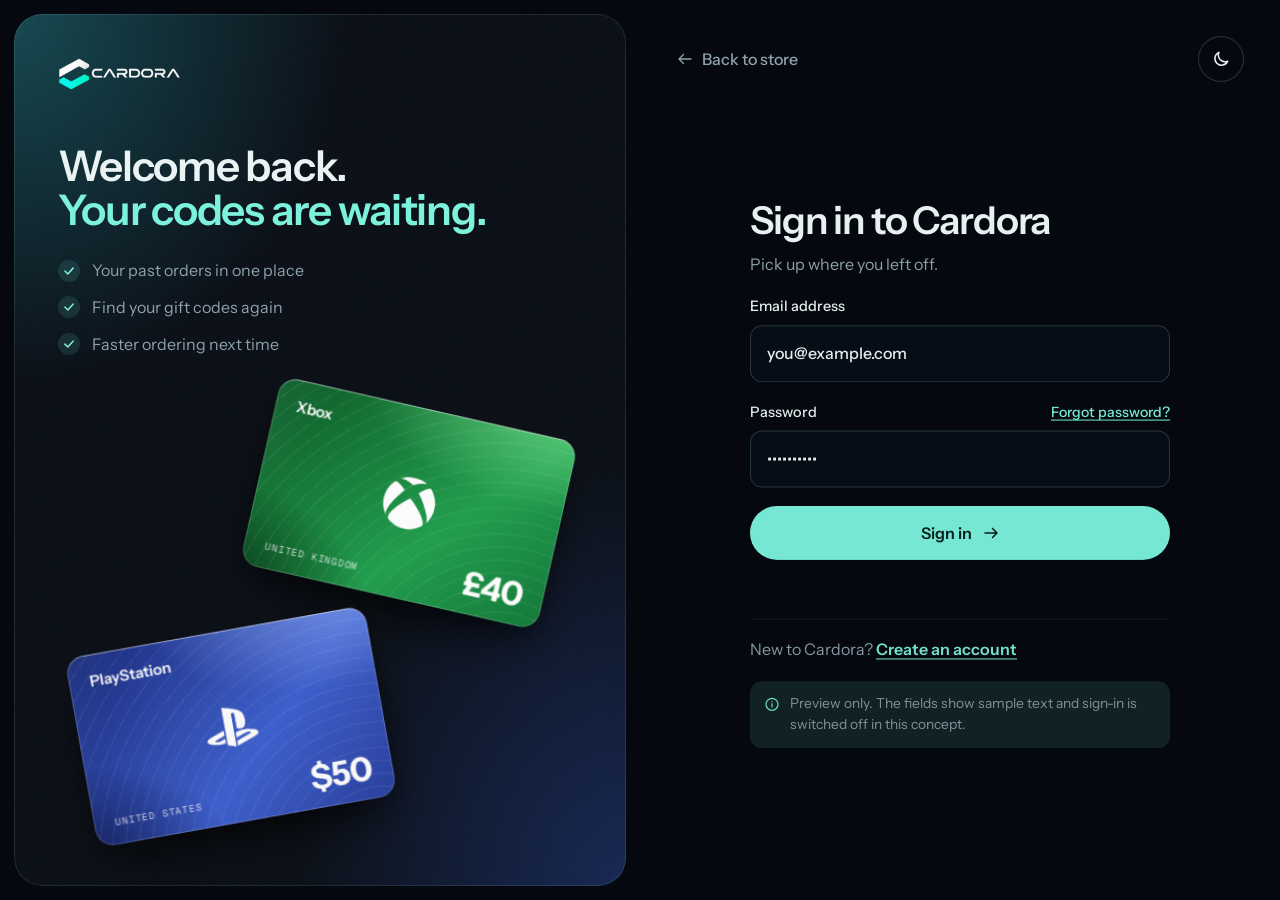
==== login.html @ 4c1104b5 "Cardora storefront concept Concept redesign of the cardoramdv.com storefront: card builder, cart tha" ====
<!doctype html>
<html lang="en">
<head>
<meta charset="utf-8">
<meta name="viewport" content="width=device-width, initial-scale=1, viewport-fit=cover">
<title>Sign in — Cardora Maldives (concept redesign)</title>
<meta name="robots" content="noindex,nofollow">
<meta name="theme-color" content="#05090f">
<link rel="icon" href="data:image/svg+xml,%3Csvg xmlns='http://www.w3.org/2000/svg' viewBox='0 0 32 32'%3E%3Crect width='32' height='32' rx='8' fill='%2305090f'/%3E%3Cpath d='M8 13l8-5 8 5-8 5z' fill='%23fff'/%3E%3Cpath d='M8 19l8 5 8-5-3-2-5 3-5-3z' fill='%237cf2dc'/%3E%3C/svg%3E">
<link rel="preconnect" href="https://fonts.googleapis.com">
<link rel="preconnect" href="https://fonts.gstatic.com" crossorigin>
<link href="https://fonts.googleapis.com/css2?family=Instrument+Sans:wght@400;500;600;700&family=Geist+Mono:wght@400;500&display=swap" rel="stylesheet">
<script>
  if (!matchMedia('(prefers-reduced-motion: reduce)').matches) document.documentElement.classList.add('js-motion');
  try { if (localStorage.getItem('cardora-concept-theme') === 'light') document.documentElement.dataset.theme = 'light'; } catch (e) {}
</script>
<link rel="stylesheet" href="assets/auth.css">
</head>
<body>
<main class="auth-grid">
  <aside class="auth-brand">
    <a class="brand" href="index.html" aria-label="Cardora Maldives, back to the store"><img src="assets/cardora-logo.webp" alt="Cardora Maldives" width="124" height="32"></a>
    <div class="auth-pitch">
      <h2 aria-label="Welcome back. Your codes are waiting."><span class="line" aria-hidden="true"><span>Welcome back.</span></span><span class="line" aria-hidden="true"><span class="accent">Your codes are waiting.</span></span></h2>
      <ul>
        <li data-in><svg viewBox="0 0 24 24" fill="none" stroke="currentColor" stroke-width="2.6" stroke-linecap="round" stroke-linejoin="round"><path d="m5 12 5 5 9-10"/></svg>Your past orders in one place</li>
        <li data-in><svg viewBox="0 0 24 24" fill="none" stroke="currentColor" stroke-width="2.6" stroke-linecap="round" stroke-linejoin="round"><path d="m5 12 5 5 9-10"/></svg>Find your gift codes again</li>
        <li data-in><svg viewBox="0 0 24 24" fill="none" stroke="currentColor" stroke-width="2.6" stroke-linecap="round" stroke-linejoin="round"><path d="m5 12 5 5 9-10"/></svg>Faster ordering next time</li>
      </ul>
    </div>
    <div class="auth-stage" aria-hidden="true"><div class="auth-tilt">
      <div class="gc-wrap xb"><div class="gc xb"><span class="gc-brand">Xbox</span><img class="gc-logo" src="assets/xbox.svg" alt=""><span class="gc-region">United Kingdom</span><span class="gc-value">£40</span></div></div>
      <div class="gc-wrap ps"><div class="gc ps"><span class="gc-brand">PlayStation</span><img class="gc-logo" src="assets/playstation.svg" alt=""><span class="gc-region">United States</span><span class="gc-value">$50</span></div></div>
    </div></div>
  </aside>

  <section class="auth-form">
    <div class="auth-top">
      <a class="back" href="index.html"><svg viewBox="0 0 24 24" fill="none" stroke="currentColor" stroke-width="1.8" stroke-linecap="round" stroke-linejoin="round"><path d="M20 12H4M10 6l-6 6 6 6"/></svg>Back to store</a>
      <button class="icon-btn theme-btn" id="themeBtn" aria-label="Switch to light mode"><svg class="moon" viewBox="0 0 24 24" fill="none" stroke="currentColor" stroke-width="1.8" stroke-linecap="round" stroke-linejoin="round"><path d="M20 14.500A8 8 0 0 1 9.500 4a8 8 0 1 0 10.500 10.500Z"/></svg><svg class="sun" viewBox="0 0 24 24" fill="none" stroke="currentColor" stroke-width="1.8" stroke-linecap="round"><circle cx="12" cy="12" r="4"/><path d="M12 3v2M12 19v2M3 12h2M19 12h2M5.600 5.600 7 7M17 17l1.400 1.400M5.600 18.400 7 17M17 7l1.400-1.400"/></svg></button>
    </div>
    <div class="auth-card">
      <h1 data-in>Sign in to Cardora</h1>
      <p class="sub" data-in>Pick up where you left off.</p>
      <label data-in>Email address<input value="you@example.com" readonly aria-readonly="true"></label>
      <label data-in><span class="label-row">Password<a class="link small" href="#" onclick="return false">Forgot password?</a></span><input value="••••••••••" readonly aria-readonly="true"></label>
      <button class="btn" id="signInBtn" type="button" data-in>Sign in <svg viewBox="0 0 24 24" fill="none" stroke="currentColor" stroke-width="2" stroke-linecap="round" stroke-linejoin="round"><path d="M4 12h16M14 6l6 6-6 6"/></svg></button>
      <p class="status" id="status" role="status"></p>
      <p class="alt" data-in>New to Cardora? <a class="link" href="register.html">Create an account</a></p>
<p class="preview-note" data-in><svg viewBox="0 0 24 24" fill="none" stroke="currentColor" stroke-width="1.8" stroke-linecap="round"><circle cx="12" cy="12" r="9"/><path d="M12 11v5M12 8h.01"/></svg><span>Preview only. The fields show sample text and sign-in is switched off in this concept.</span></p>
    </div>
  </section>
</main>
<script src="https://cdnjs.cloudflare.com/ajax/libs/gsap/3.12.5/gsap.min.js"></script>
<script src="assets/auth.js"></script>
</body>
</html>
---- assets/auth.css ----
/* Cardora concept: sign-in and create-account pages. Same tokens as the store. */
:root{
  --bg:#05090f; --bg2:#080e18; --surface:#0c1522; --surface2:#122031;
  --line:rgba(170,225,235,.10); --line2:rgba(170,225,235,.20);
  --text:#e9f3f3; --muted:#8fa3ad; --dim:#5d717c;
  --accent:#7cf2dc; --accent-ink:#04211d; --accent-soft:rgba(124,242,220,.12); --accent-hover:#a3f7e8;
  --r-sm:12px; --r-lg:28px;
  --ease:cubic-bezier(.22,1,.36,1);
  --sans:"Instrument Sans",system-ui,-apple-system,"Segoe UI",sans-serif;
  --mono:"Geist Mono",ui-monospace,"SF Mono",Consolas,monospace;
}
:root[data-theme="light"]{
  --bg:#fbf9f3; --bg2:#ffffff; --surface:#ffffff; --surface2:#e9f2ee;
  --line:rgba(15,60,60,.12); --line2:rgba(15,60,60,.24);
  --text:#0f2f2e; --muted:#51696a; --dim:#7b8f8f;
  --accent:#0d6b5f; --accent-ink:#ffffff; --accent-soft:rgba(13,107,95,.10); --accent-hover:#0a564c;
}
::view-transition-old(root),::view-transition-new(root){animation:none;mix-blend-mode:normal}
*,*::before,*::after{box-sizing:border-box}
html{-webkit-text-size-adjust:100%;-webkit-tap-highlight-color:transparent}
body{margin:0;background:var(--bg);color:var(--text);font-family:var(--sans);font-size:1rem;line-height:1.55;-webkit-font-smoothing:antialiased}
img,svg{display:block;max-width:100%}
a{color:inherit;text-decoration:none}
button{font:inherit;color:inherit;background:none;border:0;padding:0;cursor:pointer;touch-action:manipulation}
h1,h2,p,ul{margin:0}
h1,h2{text-wrap:balance}
:focus-visible{outline:2px solid var(--accent);outline-offset:3px;border-radius:6px}
.mono{font-family:var(--mono);font-size:.72rem;letter-spacing:.07em;text-transform:uppercase}

.auth-grid{display:grid;grid-template-columns:minmax(0,1fr) minmax(0,1fr);min-height:100svh}

/* brand panel: always dark so the white logo reads in both themes */
.auth-brand{--text:#e9f3f3;--muted:#8fa3ad;--accent:#7cf2dc;--accent-soft:rgba(124,242,220,.12);--line2:rgba(170,225,235,.2);
  position:relative;overflow:hidden;margin:14px;border-radius:var(--r-lg);color:var(--text);padding:clamp(24px,3.4vw,48px);display:flex;flex-direction:column;
  background:radial-gradient(90% 70% at 0% 0%,rgba(32,150,160,.42),transparent 60%),radial-gradient(90% 80% at 100% 100%,rgba(40,80,190,.36),transparent 60%),#060b13;
  box-shadow:inset 0 0 0 1px rgba(170,225,235,.12)}
.auth-brand::after{content:"";position:absolute;inset:0;pointer-events:none;opacity:.07;background-image:url("data:image/svg+xml,%3Csvg xmlns='http://www.w3.org/2000/svg' width='180' height='180'%3E%3Cfilter id='n'%3E%3CfeTurbulence type='fractalNoise' baseFrequency='.9' numOctaves='2' stitchTiles='stitch'/%3E%3C/filter%3E%3Crect width='100%25' height='100%25' filter='url(%23n)'/%3E%3C/svg%3E")}
.auth-brand>*{position:relative;z-index:1}
.brand img{height:32px;width:auto}
.auth-pitch{margin-top:clamp(28px,6vh,72px)}
.auth-pitch h2{font-size:clamp(1.9rem,3.3vw,3.1rem);line-height:1.05;letter-spacing:-.03em;font-weight:600}
.line{display:block;overflow:hidden;padding-bottom:.12em;margin-bottom:-.12em}
.line>span{display:block}
.accent{color:var(--accent)}
.auth-pitch ul{list-style:none;padding:0;margin-top:26px;display:grid;gap:12px;color:var(--muted)}
.auth-pitch li{display:flex;gap:12px;align-items:center}
.auth-pitch li svg{width:22px;height:22px;flex:none;padding:4px;border-radius:50%;background:var(--accent-soft);color:var(--accent)}
.auth-stage{position:relative;flex:1;min-height:240px;margin-top:24px;perspective:1200px}
.auth-tilt{position:absolute;inset:0;transform-style:preserve-3d}
.auth-stage .gc-wrap{position:absolute;width:min(58%,330px)}
.auth-stage .gc-wrap.xb{right:4%;top:6%}
.auth-stage .gc-wrap.ps{left:4%;bottom:6%}
.auth-stage .gc-wrap.xb .gc{transform:translateZ(-30px) rotate(12deg)}
.auth-stage .gc-wrap.ps .gc{transform:translateZ(50px) rotate(-9deg)}

/* gift card (same art as the store) */
.gc{position:relative;aspect-ratio:1.586;border-radius:clamp(12px,1.4vw,18px);overflow:hidden;color:#fff;isolation:isolate;container-type:inline-size;
  box-shadow:inset 0 1px 0 rgba(255,255,255,.42),inset 0 0 0 1px rgba(255,255,255,.2),0 30px 60px -18px rgba(0,0,0,.7),0 10px 22px rgba(0,0,0,.35)}
.gc.ps{background:radial-gradient(110% 90% at 88% -10%,rgba(150,180,255,.6),transparent 55%),radial-gradient(90% 90% at -10% 110%,rgba(8,12,60,.85),transparent 60%),linear-gradient(135deg,#1a2a7c,#3f62d2 60%,#2a409f)}
.gc.xb{background:radial-gradient(110% 90% at 88% -10%,rgba(150,255,170,.5),transparent 55%),radial-gradient(90% 90% at -10% 110%,rgba(3,40,16,.85),transparent 60%),linear-gradient(135deg,#0c5a27,#21a04e 62%,#147a3a)}
.gc::before{content:"";position:absolute;inset:0;z-index:-1;background:repeating-radial-gradient(circle at 92% 135%,rgba(255,255,255,.085) 0 1px,transparent 1px 13px)}
.gc::after{content:"";position:absolute;inset:0;background:linear-gradient(112deg,transparent 30%,rgba(255,255,255,.28) 48%,rgba(160,255,240,.12) 54%,transparent 68%);background-size:260% 100%;background-position:var(--sheen,30%) 0;mix-blend-mode:screen;pointer-events:none}
.gc-brand{position:absolute;left:7%;top:8%;font-weight:600;font-size:5cqw}
.gc-logo{position:absolute;left:50%;top:50%;width:17cqw;height:17cqw;transform:translate(-50%,-50%);object-fit:contain;filter:brightness(0) invert(1)}
.gc-value{position:absolute;right:7%;bottom:7%;font-weight:700;font-size:11cqw;line-height:1;letter-spacing:-.03em}
.gc-region{position:absolute;left:7%;bottom:8%;font-family:var(--mono);font-size:3.2cqw;letter-spacing:.08em;text-transform:uppercase;opacity:.8}

/* form side */
.auth-form{display:flex;flex-direction:column;padding:clamp(18px,3vw,36px)}
.auth-top{display:flex;justify-content:space-between;align-items:center;gap:12px}
.back{display:inline-flex;align-items:center;gap:8px;min-height:44px;color:var(--muted);font-weight:500;transition:color .2s}
.back svg{width:18px;height:18px;transition:transform .3s var(--ease)}
.icon-btn{width:46px;height:46px;border-radius:50%;display:grid;place-items:center;box-shadow:inset 0 0 0 1px var(--line2);transition:transform .16s var(--ease)}
.icon-btn:active{transform:scale(.94)}
.icon-btn svg{width:20px;height:20px}
.theme-btn .sun{display:none}
:root[data-theme="light"] .theme-btn .sun{display:block}
:root[data-theme="light"] .theme-btn .moon{display:none}
.auth-card{width:min(420px,100%);margin:auto;padding-block:32px;display:grid;gap:18px}
.auth-card h1{font-size:clamp(1.9rem,3vw,2.6rem);line-height:1.08;letter-spacing:-.03em;font-weight:600}
.sub{color:var(--muted);margin-top:-8px}
label{display:grid;gap:8px;font-size:.9rem;font-weight:500}
.label-row{display:flex;justify-content:space-between;align-items:baseline}
input{font:inherit;font-size:1rem;color:var(--text);background:var(--bg2);border:1px solid var(--line2);border-radius:var(--r-sm);padding:15px 16px;width:100%;transition:border-color .2s,box-shadow .2s}
input:focus{outline:0;border-color:var(--accent);box-shadow:0 0 0 4px var(--accent-soft)}
input[readonly]{cursor:default}
.btn{position:relative;overflow:hidden;display:inline-flex;align-items:center;justify-content:center;gap:10px;min-height:54px;padding:0 24px;border-radius:999px;font-weight:600;background:var(--accent);color:var(--accent-ink);transition:transform .16s var(--ease),background-color .2s}
.btn:active{transform:scale(.97)}
.btn svg{width:18px;height:18px;transition:transform .3s var(--ease)}
.btn::after{content:"";position:absolute;inset:0;background:linear-gradient(105deg,transparent 35%,rgba(255,255,255,.45) 50%,transparent 65%);transform:translateX(-130%);transition:transform .8s var(--ease);pointer-events:none}
.link{color:var(--accent);font-weight:600;text-decoration:underline;text-underline-offset:3px}
.small{font-size:.88rem;font-weight:500}
.alt{color:var(--muted);padding-top:18px;border-top:1px solid var(--line)}
.status{color:var(--accent);font-size:.92rem;min-height:1.5em}
.preview-note{display:flex;gap:10px;align-items:flex-start;padding:12px 14px;border-radius:var(--r-sm);background:var(--accent-soft);font-size:.86rem;color:var(--muted)}
.preview-note svg{width:16px;height:16px;flex:none;margin-top:3px;color:var(--accent)}
@media (hover:hover) and (pointer:fine){
  .back:hover{color:var(--text)}.back:hover svg{transform:translateX(-4px)}
  .btn:hover{background:var(--accent-hover)}.btn:hover svg{transform:translateX(4px)}.btn:hover::after{transform:translateX(130%)}
}

/* register: three-step flow */
.flow{display:grid;grid-template-columns:repeat(3,minmax(0,1fr));gap:8px;list-style:none;padding:0;margin:0}
.flow li{display:grid;gap:8px;font-size:.8rem;color:var(--dim);transition:color .4s}
.flow li::before{content:"";height:3px;border-radius:3px;background:var(--line2);transition:background-color .5s var(--ease)}
.flow li.on{color:var(--text)}
.flow li.on::before{background:var(--accent)}
.panes{display:grid}
.pane{grid-area:1/1;display:grid;gap:18px;align-content:start;transition:opacity .35s var(--ease),transform .5s var(--ease),visibility 0s}
.pane[hidden]{display:grid;visibility:hidden;opacity:0;transform:translateY(14px);pointer-events:none;transition:opacity .2s,transform .2s,visibility 0s .2s}
.sent{display:grid;gap:14px;justify-items:start}
.sent-ico{width:64px;height:64px;border-radius:20px;background:var(--accent-soft);color:var(--accent);display:grid;place-items:center}
.sent-ico svg{width:30px;height:30px}
.sent-ico path.tick{stroke-dasharray:20;stroke-dashoffset:20;transition:stroke-dashoffset .6s var(--ease) .35s}
.pane:not([hidden]) .sent-ico path.tick{stroke-dashoffset:0}
.sent h2{font-size:1.5rem;letter-spacing:-.02em;font-weight:600}
.sent p{color:var(--muted)}

.js-motion .line>span,.js-motion [data-in]{opacity:0}

@media (max-width:900px){
  .auth-grid{grid-template-columns:minmax(0,1fr);min-height:0}
  .auth-brand{margin:12px 12px 0;padding:22px}
  .auth-pitch{margin-top:22px}
  .auth-pitch ul,.auth-stage{display:none}
  .auth-form{min-height:60svh}
  .auth-card{padding-block:28px 40px}
}
@media (prefers-reduced-motion: reduce){*,*::before,*::after{animation:none!important;transition-duration:.01ms!important}}
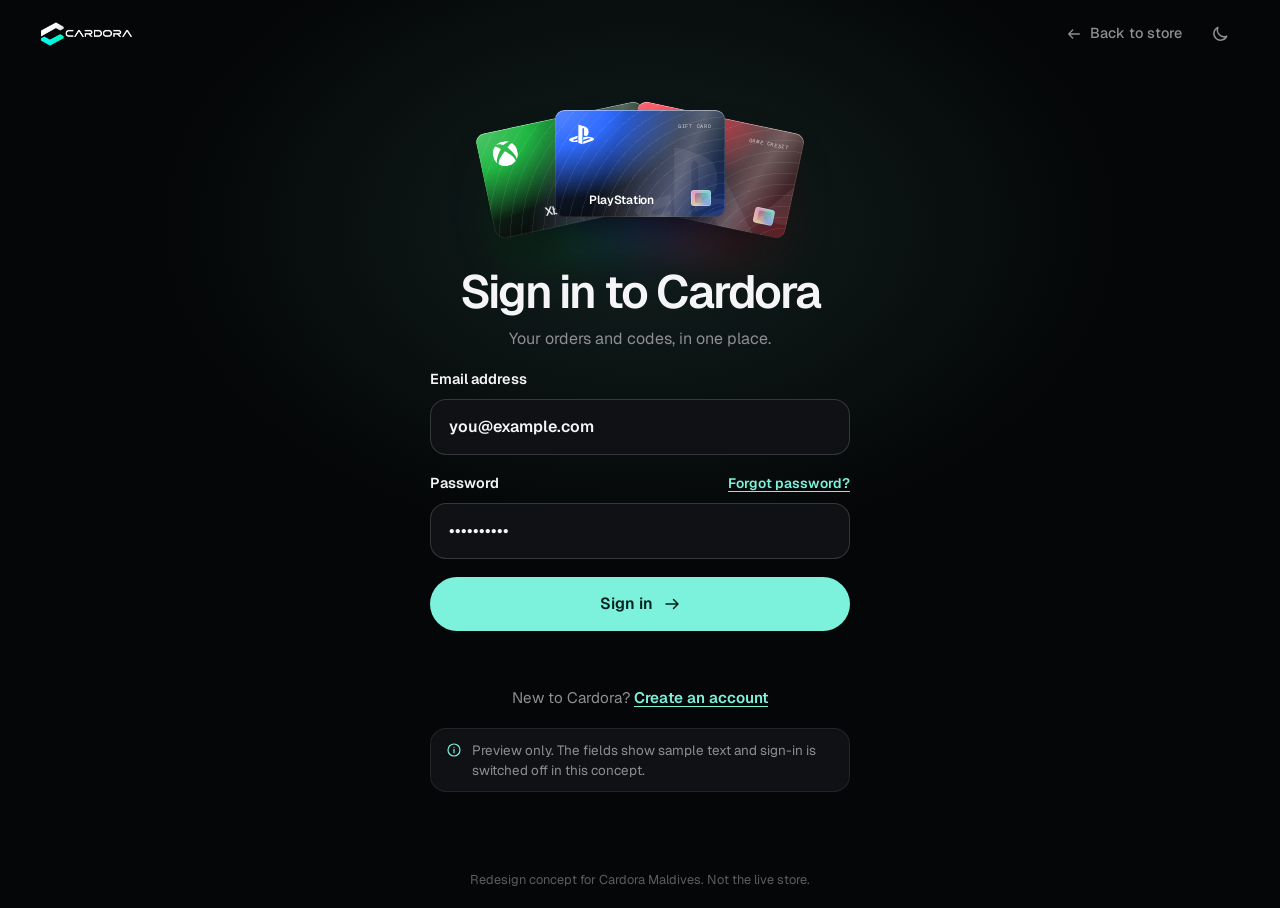
==== commit 434557f3: "Redesign for three categories; keep first concept in v1/ New storefront for gift cards, game keys an" ====
--- a/login.html
+++ b/login.html
@@ -3,55 +3,53 @@
 <head>
 <meta charset="utf-8">
 <meta name="viewport" content="width=device-width, initial-scale=1, viewport-fit=cover">
-<title>Sign in — Cardora Maldives (concept redesign)</title>
+<title>Sign in — Cardora Maldives (redesign concept)</title>
 <meta name="robots" content="noindex,nofollow">
-<meta name="theme-color" content="#05090f">
-<link rel="icon" href="data:image/svg+xml,%3Csvg xmlns='http://www.w3.org/2000/svg' viewBox='0 0 32 32'%3E%3Crect width='32' height='32' rx='8' fill='%2305090f'/%3E%3Cpath d='M8 13l8-5 8 5-8 5z' fill='%23fff'/%3E%3Cpath d='M8 19l8 5 8-5-3-2-5 3-5-3z' fill='%237cf2dc'/%3E%3C/svg%3E">
+<meta name="theme-color" content="#050607">
+<link rel="icon" href="data:image/svg+xml,%3Csvg xmlns='http://www.w3.org/2000/svg' viewBox='0 0 32 32'%3E%3Crect width='32' height='32' rx='8' fill='%23050607'/%3E%3Cpath d='M8 13l8-5 8 5-8 5z' fill='%23fff'/%3E%3Cpath d='M8 19l8 5 8-5-3-2-5 3-5-3z' fill='%237cf2dc'/%3E%3C/svg%3E">
 <link rel="preconnect" href="https://fonts.googleapis.com">
 <link rel="preconnect" href="https://fonts.gstatic.com" crossorigin>
-<link href="https://fonts.googleapis.com/css2?family=Instrument+Sans:wght@400;500;600;700&family=Geist+Mono:wght@400;500&display=swap" rel="stylesheet">
-<script>
-  if (!matchMedia('(prefers-reduced-motion: reduce)').matches) document.documentElement.classList.add('js-motion');
-  try { if (localStorage.getItem('cardora-concept-theme') === 'light') document.documentElement.dataset.theme = 'light'; } catch (e) {}
-</script>
+<link href="https://fonts.googleapis.com/css2?family=Geist:wght@400;500;600;700&family=Geist+Mono:wght@400;500&display=swap" rel="stylesheet">
+<script>try { if (localStorage.getItem('cardora-v2-theme') === 'light') document.documentElement.dataset.theme = 'light'; } catch (e) {}</script>
 <link rel="stylesheet" href="assets/auth.css">
 </head>
 <body>
-<main class="auth-grid">
-  <aside class="auth-brand">
-    <a class="brand" href="index.html" aria-label="Cardora Maldives, back to the store"><img src="assets/cardora-logo.webp" alt="Cardora Maldives" width="124" height="32"></a>
-    <div class="auth-pitch">
-      <h2 aria-label="Welcome back. Your codes are waiting."><span class="line" aria-hidden="true"><span>Welcome back.</span></span><span class="line" aria-hidden="true"><span class="accent">Your codes are waiting.</span></span></h2>
-      <ul>
-        <li data-in><svg viewBox="0 0 24 24" fill="none" stroke="currentColor" stroke-width="2.6" stroke-linecap="round" stroke-linejoin="round"><path d="m5 12 5 5 9-10"/></svg>Your past orders in one place</li>
-        <li data-in><svg viewBox="0 0 24 24" fill="none" stroke="currentColor" stroke-width="2.6" stroke-linecap="round" stroke-linejoin="round"><path d="m5 12 5 5 9-10"/></svg>Find your gift codes again</li>
-        <li data-in><svg viewBox="0 0 24 24" fill="none" stroke="currentColor" stroke-width="2.6" stroke-linecap="round" stroke-linejoin="round"><path d="m5 12 5 5 9-10"/></svg>Faster ordering next time</li>
-      </ul>
-    </div>
-    <div class="auth-stage" aria-hidden="true"><div class="auth-tilt">
-      <div class="gc-wrap xb"><div class="gc xb"><span class="gc-brand">Xbox</span><img class="gc-logo" src="assets/xbox.svg" alt=""><span class="gc-region">United Kingdom</span><span class="gc-value">£40</span></div></div>
-      <div class="gc-wrap ps"><div class="gc ps"><span class="gc-brand">PlayStation</span><img class="gc-logo" src="assets/playstation.svg" alt=""><span class="gc-region">United States</span><span class="gc-value">$50</span></div></div>
-    </div></div>
-  </aside>
-
-  <section class="auth-form">
-    <div class="auth-top">
-      <a class="back" href="index.html"><svg viewBox="0 0 24 24" fill="none" stroke="currentColor" stroke-width="1.8" stroke-linecap="round" stroke-linejoin="round"><path d="M20 12H4M10 6l-6 6 6 6"/></svg>Back to store</a>
-      <button class="icon-btn theme-btn" id="themeBtn" aria-label="Switch to light mode"><svg class="moon" viewBox="0 0 24 24" fill="none" stroke="currentColor" stroke-width="1.8" stroke-linecap="round" stroke-linejoin="round"><path d="M20 14.500A8 8 0 0 1 9.500 4a8 8 0 1 0 10.500 10.500Z"/></svg><svg class="sun" viewBox="0 0 24 24" fill="none" stroke="currentColor" stroke-width="1.8" stroke-linecap="round"><circle cx="12" cy="12" r="4"/><path d="M12 3v2M12 19v2M3 12h2M19 12h2M5.600 5.600 7 7M17 17l1.400 1.400M5.600 18.400 7 17M17 7l1.400-1.400"/></svg></button>
-    </div>
-    <div class="auth-card">
-      <h1 data-in>Sign in to Cardora</h1>
-      <p class="sub" data-in>Pick up where you left off.</p>
-      <label data-in>Email address<input value="you@example.com" readonly aria-readonly="true"></label>
-      <label data-in><span class="label-row">Password<a class="link small" href="#" onclick="return false">Forgot password?</a></span><input value="••••••••••" readonly aria-readonly="true"></label>
-      <button class="btn" id="signInBtn" type="button" data-in>Sign in <svg viewBox="0 0 24 24" fill="none" stroke="currentColor" stroke-width="2" stroke-linecap="round" stroke-linejoin="round"><path d="M4 12h16M14 6l6 6-6 6"/></svg></button>
-      <p class="status" id="status" role="status"></p>
-      <p class="alt" data-in>New to Cardora? <a class="link" href="register.html">Create an account</a></p>
-<p class="preview-note" data-in><svg viewBox="0 0 24 24" fill="none" stroke="currentColor" stroke-width="1.8" stroke-linecap="round"><circle cx="12" cy="12" r="9"/><path d="M12 11v5M12 8h.01"/></svg><span>Preview only. The fields show sample text and sign-in is switched off in this concept.</span></p>
-    </div>
-  </section>
-</main>
-<script src="https://cdnjs.cloudflare.com/ajax/libs/gsap/3.12.5/gsap.min.js"></script>
-<script src="assets/auth.js"></script>
+<div class="light" aria-hidden="true"></div>
+<header class="bar">
+  <a href="index.html" aria-label="Cardora Maldives, back to the store"><img src="assets/cardora-logo.webp" alt="Cardora Maldives" width="93" height="24"></a>
+  <div class="bar-right"><a class="back" href="index.html"><svg viewBox="0 0 24 24" fill="none" stroke="currentColor" stroke-width="2" stroke-linecap="round" stroke-linejoin="round"><path d="M20 12H4M10 6l-6 6 6 6"/></svg>Back to store</a><button class="icon-btn" id="themeBtn" aria-label="Switch theme"><svg class="moon" viewBox="0 0 24 24" fill="none" stroke="currentColor" stroke-width="1.8" stroke-linecap="round" stroke-linejoin="round"><path d="M20 14.500A8 8 0 0 1 9.500 4a8 8 0 1 0 10.500 10.500Z"/></svg><svg class="sun" viewBox="0 0 24 24" fill="none" stroke="currentColor" stroke-width="1.8" stroke-linecap="round"><circle cx="12" cy="12" r="4"/><path d="M12 3v2M12 19v2M3 12h2M19 12h2M5.600 5.600 7 7M17 17l1.400 1.400M5.600 18.400 7 17M17 7l1.400-1.400"/></svg></button></div>
+</header>
+<main><div class="box">
+<div class="fan" aria-hidden="true"><span class="gc i-xbox" style="--c:#22b845;--d:#064d18"><i class="gc-water"></i><i class="gc-glyph"></i><span class="gc-kind">Gift card</span><span class="gc-name">Xbox</span><i class="gc-holo"></i></span><span class="gc i-valorant" style="--c:#ff4655;--d:#5c0f18"><i class="gc-water"></i><i class="gc-glyph"></i><span class="gc-kind">Game credit</span><span class="gc-name">Valorant</span><i class="gc-holo"></i></span><span class="gc i-playstation" style="--c:#2f6bff;--d:#0a1f6b"><i class="gc-water"></i><i class="gc-glyph"></i><span class="gc-kind">Gift card</span><span class="gc-name">PlayStation</span><i class="gc-holo"></i></span></div>
+<h1 class="rise" style="--i:0">Sign in to Cardora</h1>
+<p class="sub rise" style="--i:1">Your orders and codes, in one place.</p>
+<label class="rise" style="--i:2">Email address<input value="you@example.com" readonly aria-readonly="true"></label>
+<label class="rise" style="--i:3"><span class="label-row">Password<a class="link small" href="#" onclick="return false">Forgot password?</a></span><input value="••••••••••" readonly aria-readonly="true"></label>
+<button class="btn rise" style="--i:4" id="signInBtn" type="button">Sign in <svg viewBox="0 0 24 24" fill="none" stroke="currentColor" stroke-width="2" stroke-linecap="round" stroke-linejoin="round"><path d="M4 12h16M14 6l6 6-6 6"/></svg></button>
+<p class="status" id="status" role="status"></p>
+<p class="alt rise" style="--i:5">New to Cardora? <a class="link" href="register.html">Create an account</a></p>
+<p class="note rise" style="--i:6"><svg viewBox="0 0 24 24" fill="none" stroke="currentColor" stroke-width="1.8" stroke-linecap="round"><circle cx="12" cy="12" r="9"/><path d="M12 11v5M12 8h.01"/></svg><span>Preview only. The fields show sample text and sign-in is switched off in this concept.</span></p>
+</div></main>
+<footer>Redesign concept for Cardora Maldives. Not the live store.</footer>
+<script>
+(() => {
+  const root = document.documentElement, btn = document.getElementById('themeBtn');
+  const reduce = matchMedia('(prefers-reduced-motion: reduce)').matches;
+  btn.addEventListener('click', () => {
+    const next = root.dataset.theme === 'light' ? 'dark' : 'light';
+    const apply = () => { if (next === 'light') root.dataset.theme = 'light'; else delete root.dataset.theme; };
+    try { localStorage.setItem('cardora-v2-theme', next); } catch (e) {}
+    if (!document.startViewTransition || reduce) { apply(); return; }
+    const r = btn.getBoundingClientRect(), x = r.left + r.width / 2, y = r.top + r.height / 2, R = Math.hypot(Math.max(x, innerWidth - x), Math.max(y, innerHeight - y));
+    const vt = document.startViewTransition(apply); vt.finished.catch(() => {}); vt.updateCallbackDone.catch(() => {});
+    vt.ready.then(() => root.animate({ clipPath: ['circle(0px at ' + x + 'px ' + y + 'px)', 'circle(' + R + 'px at ' + x + 'px ' + y + 'px)'] }, { duration: 700, easing: 'cubic-bezier(.22,1,.36,1)', pseudoElement: '::view-transition-new(root)' })).catch(() => {});
+  });
+  const signIn = document.getElementById('signInBtn');
+  if (signIn) signIn.addEventListener('click', () => { document.getElementById('status').textContent = 'Preview only. On the live site this signs you in and opens your orders.'; });
+  const panes = [...document.querySelectorAll('.pane')], flow = [...document.querySelectorAll('.flow li')];
+  document.querySelectorAll('[data-go]').forEach(b => b.addEventListener('click', e => { e.preventDefault(); const n = +b.dataset.go;
+    panes.forEach((p, i) => { p.hidden = i !== n; }); flow.forEach((li, i) => li.classList.toggle('on', i <= n)); }));
+})();
+</script>
 </body>
 </html>
--- a/assets/auth.css
+++ b/assets/auth.css
@@ -1,129 +1,109 @@
-/* Cardora concept: sign-in and create-account pages. Same tokens as the store. */
+/* Cardora redesign concept: sign-in and create-account pages. Same tokens and card drawing as the store. */
 :root{
-  --bg:#05090f; --bg2:#080e18; --surface:#0c1522; --surface2:#122031;
-  --line:rgba(170,225,235,.10); --line2:rgba(170,225,235,.20);
-  --text:#e9f3f3; --muted:#8fa3ad; --dim:#5d717c;
-  --accent:#7cf2dc; --accent-ink:#04211d; --accent-soft:rgba(124,242,220,.12); --accent-hover:#a3f7e8;
-  --r-sm:12px; --r-lg:28px;
+  --bg:#050607; --bg-2:#0b0c0e; --surface:#101114; --surface-2:#1a1b1f;
+  --line:rgba(255,255,255,.08); --line-2:rgba(255,255,255,.16);
+  --text:#f5f5f7; --muted:#8e8e93; --dim:#5c5c61;
+  --accent:#7cf2dc; --accent-ink:#04211d; --accent-soft:rgba(124,242,220,.11); --accent-hover:#a5f7e9;
   --ease:cubic-bezier(.22,1,.36,1);
-  --sans:"Instrument Sans",system-ui,-apple-system,"Segoe UI",sans-serif;
-  --mono:"Geist Mono",ui-monospace,"SF Mono",Consolas,monospace;
+  --sans:"Geist",system-ui,-apple-system,"Segoe UI",sans-serif; --mono:"Geist Mono",ui-monospace,Consolas,monospace;
+  color-scheme:dark;
 }
 :root[data-theme="light"]{
-  --bg:#fbf9f3; --bg2:#ffffff; --surface:#ffffff; --surface2:#e9f2ee;
-  --line:rgba(15,60,60,.12); --line2:rgba(15,60,60,.24);
-  --text:#0f2f2e; --muted:#51696a; --dim:#7b8f8f;
-  --accent:#0d6b5f; --accent-ink:#ffffff; --accent-soft:rgba(13,107,95,.10); --accent-hover:#0a564c;
+  --bg:#f5f5f7; --bg-2:#ffffff; --surface:#ffffff; --surface-2:#e9e9ed;
+  --line:rgba(0,0,0,.08); --line-2:rgba(0,0,0,.2);
+  --text:#101114; --muted:#6a6a70; --dim:#98989e;
+  --accent:#0c6c60; --accent-ink:#ffffff; --accent-soft:rgba(12,108,96,.1); --accent-hover:#0a574d;
+  color-scheme:light;
 }
 ::view-transition-old(root),::view-transition-new(root){animation:none;mix-blend-mode:normal}
 *,*::before,*::after{box-sizing:border-box}
 html{-webkit-text-size-adjust:100%;-webkit-tap-highlight-color:transparent}
-body{margin:0;background:var(--bg);color:var(--text);font-family:var(--sans);font-size:1rem;line-height:1.55;-webkit-font-smoothing:antialiased}
+body{margin:0;min-height:100svh;display:flex;flex-direction:column;background:var(--bg);color:var(--text);font-family:var(--sans);line-height:1.5;-webkit-font-smoothing:antialiased;overflow-x:clip}
 img,svg{display:block;max-width:100%}
 a{color:inherit;text-decoration:none}
 button{font:inherit;color:inherit;background:none;border:0;padding:0;cursor:pointer;touch-action:manipulation}
-h1,h2,p,ul{margin:0}
-h1,h2{text-wrap:balance}
-:focus-visible{outline:2px solid var(--accent);outline-offset:3px;border-radius:6px}
-.mono{font-family:var(--mono);font-size:.72rem;letter-spacing:.07em;text-transform:uppercase}
+h1,h2,p,ol{margin:0;padding:0}
+h1,h2{font-weight:600;letter-spacing:-.045em;text-wrap:balance}
+:focus-visible{outline:2px solid var(--accent);outline-offset:3px;border-radius:8px}
+.light{position:fixed;left:50%;top:-12%;width:min(1000px,130%);aspect-ratio:1.5;translate:-50% 0;background:radial-gradient(closest-side,var(--accent-soft),transparent);pointer-events:none;z-index:-1}
 
-.auth-grid{display:grid;grid-template-columns:minmax(0,1fr) minmax(0,1fr);min-height:100svh}
-
-/* brand panel: always dark so the white logo reads in both themes */
-.auth-brand{--text:#e9f3f3;--muted:#8fa3ad;--accent:#7cf2dc;--accent-soft:rgba(124,242,220,.12);--line2:rgba(170,225,235,.2);
-  position:relative;overflow:hidden;margin:14px;border-radius:var(--r-lg);color:var(--text);padding:clamp(24px,3.4vw,48px);display:flex;flex-direction:column;
-  background:radial-gradient(90% 70% at 0% 0%,rgba(32,150,160,.42),transparent 60%),radial-gradient(90% 80% at 100% 100%,rgba(40,80,190,.36),transparent 60%),#060b13;
-  box-shadow:inset 0 0 0 1px rgba(170,225,235,.12)}
-.auth-brand::after{content:"";position:absolute;inset:0;pointer-events:none;opacity:.07;background-image:url("data:image/svg+xml,%3Csvg xmlns='http://www.w3.org/2000/svg' width='180' height='180'%3E%3Cfilter id='n'%3E%3CfeTurbulence type='fractalNoise' baseFrequency='.9' numOctaves='2' stitchTiles='stitch'/%3E%3C/filter%3E%3Crect width='100%25' height='100%25' filter='url(%23n)'/%3E%3C/svg%3E")}
-.auth-brand>*{position:relative;z-index:1}
-.brand img{height:32px;width:auto}
-.auth-pitch{margin-top:clamp(28px,6vh,72px)}
-.auth-pitch h2{font-size:clamp(1.9rem,3.3vw,3.1rem);line-height:1.05;letter-spacing:-.03em;font-weight:600}
-.line{display:block;overflow:hidden;padding-bottom:.12em;margin-bottom:-.12em}
-.line>span{display:block}
-.accent{color:var(--accent)}
-.auth-pitch ul{list-style:none;padding:0;margin-top:26px;display:grid;gap:12px;color:var(--muted)}
-.auth-pitch li{display:flex;gap:12px;align-items:center}
-.auth-pitch li svg{width:22px;height:22px;flex:none;padding:4px;border-radius:50%;background:var(--accent-soft);color:var(--accent)}
-.auth-stage{position:relative;flex:1;min-height:240px;margin-top:24px;perspective:1200px}
-.auth-tilt{position:absolute;inset:0;transform-style:preserve-3d}
-.auth-stage .gc-wrap{position:absolute;width:min(58%,330px)}
-.auth-stage .gc-wrap.xb{right:4%;top:6%}
-.auth-stage .gc-wrap.ps{left:4%;bottom:6%}
-.auth-stage .gc-wrap.xb .gc{transform:translateZ(-30px) rotate(12deg)}
-.auth-stage .gc-wrap.ps .gc{transform:translateZ(50px) rotate(-9deg)}
-
-/* gift card (same art as the store) */
-.gc{position:relative;aspect-ratio:1.586;border-radius:clamp(12px,1.4vw,18px);overflow:hidden;color:#fff;isolation:isolate;container-type:inline-size;
-  box-shadow:inset 0 1px 0 rgba(255,255,255,.42),inset 0 0 0 1px rgba(255,255,255,.2),0 30px 60px -18px rgba(0,0,0,.7),0 10px 22px rgba(0,0,0,.35)}
-.gc.ps{background:radial-gradient(110% 90% at 88% -10%,rgba(150,180,255,.6),transparent 55%),radial-gradient(90% 90% at -10% 110%,rgba(8,12,60,.85),transparent 60%),linear-gradient(135deg,#1a2a7c,#3f62d2 60%,#2a409f)}
-.gc.xb{background:radial-gradient(110% 90% at 88% -10%,rgba(150,255,170,.5),transparent 55%),radial-gradient(90% 90% at -10% 110%,rgba(3,40,16,.85),transparent 60%),linear-gradient(135deg,#0c5a27,#21a04e 62%,#147a3a)}
-.gc::before{content:"";position:absolute;inset:0;z-index:-1;background:repeating-radial-gradient(circle at 92% 135%,rgba(255,255,255,.085) 0 1px,transparent 1px 13px)}
-.gc::after{content:"";position:absolute;inset:0;background:linear-gradient(112deg,transparent 30%,rgba(255,255,255,.28) 48%,rgba(160,255,240,.12) 54%,transparent 68%);background-size:260% 100%;background-position:var(--sheen,30%) 0;mix-blend-mode:screen;pointer-events:none}
-.gc-brand{position:absolute;left:7%;top:8%;font-weight:600;font-size:5cqw}
-.gc-logo{position:absolute;left:50%;top:50%;width:17cqw;height:17cqw;transform:translate(-50%,-50%);object-fit:contain;filter:brightness(0) invert(1)}
-.gc-value{position:absolute;right:7%;bottom:7%;font-weight:700;font-size:11cqw;line-height:1;letter-spacing:-.03em}
-.gc-region{position:absolute;left:7%;bottom:8%;font-family:var(--mono);font-size:3.2cqw;letter-spacing:.08em;text-transform:uppercase;opacity:.8}
-
-/* form side */
-.auth-form{display:flex;flex-direction:column;padding:clamp(18px,3vw,36px)}
-.auth-top{display:flex;justify-content:space-between;align-items:center;gap:12px}
-.back{display:inline-flex;align-items:center;gap:8px;min-height:44px;color:var(--muted);font-weight:500;transition:color .2s}
-.back svg{width:18px;height:18px;transition:transform .3s var(--ease)}
-.icon-btn{width:46px;height:46px;border-radius:50%;display:grid;place-items:center;box-shadow:inset 0 0 0 1px var(--line2);transition:transform .16s var(--ease)}
+.bar{display:flex;align-items:center;justify-content:space-between;gap:12px;padding:14px clamp(16px,4vw,40px)}
+.bar img{height:24px;width:auto}
+:root[data-theme="light"] .bar img{filter:brightness(0)}
+.bar-right{display:flex;align-items:center;gap:4px}
+.back{display:inline-flex;align-items:center;gap:8px;min-height:40px;padding:0 14px;border-radius:999px;color:var(--muted);font-size:.9rem;font-weight:500;transition:color .2s,background-color .2s}
+.back svg{width:16px;height:16px;transition:transform .3s var(--ease)}
+.icon-btn{width:40px;height:40px;border-radius:50%;display:grid;place-items:center;color:var(--muted);transition:background-color .2s,color .2s,transform .14s var(--ease)}
 .icon-btn:active{transform:scale(.94)}
 .icon-btn svg{width:20px;height:20px}
-.theme-btn .sun{display:none}
-:root[data-theme="light"] .theme-btn .sun{display:block}
-:root[data-theme="light"] .theme-btn .moon{display:none}
-.auth-card{width:min(420px,100%);margin:auto;padding-block:32px;display:grid;gap:18px}
-.auth-card h1{font-size:clamp(1.9rem,3vw,2.6rem);line-height:1.08;letter-spacing:-.03em;font-weight:600}
-.sub{color:var(--muted);margin-top:-8px}
-label{display:grid;gap:8px;font-size:.9rem;font-weight:500}
+.icon-btn .sun{display:none}
+:root[data-theme="light"] .icon-btn .sun{display:block}
+:root[data-theme="light"] .icon-btn .moon{display:none}
+@media (hover:hover){.back:hover{color:var(--text);background:var(--surface-2)}.back:hover svg{transform:translateX(-3px)}.icon-btn:hover{background:var(--surface-2);color:var(--text)}}
+
+main{flex:1;display:grid;place-items:center;padding:clamp(10px,3vh,40px) 20px 60px}
+.box{width:min(420px,100%);display:grid;gap:18px;text-align:center}
+.fan{position:relative;height:150px;margin-bottom:6px}
+.fan .gc{position:absolute;left:50%;top:50%;width:170px}
+.fan .gc:nth-child(1){transform:translate(-92%,-50%) rotate(-12deg);animation:in1 1.1s var(--ease) both}
+.fan .gc:nth-child(2){transform:translate(-8%,-50%) rotate(12deg);animation:in2 1.1s var(--ease) .06s both}
+.fan .gc:nth-child(3){transform:translate(-50%,-56%);animation:in3 1.1s var(--ease) .12s both}
+@keyframes in1{from{opacity:0;transform:translate(-50%,-10%) rotate(0) scale(.8)}}
+@keyframes in2{from{opacity:0;transform:translate(-50%,-10%) rotate(0) scale(.8)}}
+@keyframes in3{from{opacity:0;transform:translate(-50%,-10%) scale(.8)}}
+h1,.pane h2{font-size:clamp(2rem,6vw,2.9rem);line-height:1}
+.sub{color:var(--muted);margin-top:-6px}
+.rise{animation:rise .9s var(--ease) both;animation-delay:calc(var(--i,0)*70ms + 200ms)}
+@keyframes rise{from{opacity:0;transform:translateY(20px)}}
+label{display:grid;gap:8px;text-align:start;font-size:.9rem;font-weight:600}
 .label-row{display:flex;justify-content:space-between;align-items:baseline}
-input{font:inherit;font-size:1rem;color:var(--text);background:var(--bg2);border:1px solid var(--line2);border-radius:var(--r-sm);padding:15px 16px;width:100%;transition:border-color .2s,box-shadow .2s}
-input:focus{outline:0;border-color:var(--accent);box-shadow:0 0 0 4px var(--accent-soft)}
+input{font:inherit;font-size:1rem;color:var(--text);background:var(--surface);border:1px solid var(--line-2);border-radius:16px;padding:15px 18px;width:100%;transition:border-color .2s,box-shadow .2s}
+input:focus{outline:0;border-color:var(--accent);box-shadow:0 0 0 5px var(--accent-soft)}
 input[readonly]{cursor:default}
-.btn{position:relative;overflow:hidden;display:inline-flex;align-items:center;justify-content:center;gap:10px;min-height:54px;padding:0 24px;border-radius:999px;font-weight:600;background:var(--accent);color:var(--accent-ink);transition:transform .16s var(--ease),background-color .2s}
+.btn{position:relative;overflow:hidden;display:inline-flex;align-items:center;justify-content:center;gap:10px;min-height:54px;padding:0 26px;border-radius:999px;font-weight:600;background:var(--accent);color:var(--accent-ink);transition:transform .14s var(--ease),background-color .2s}
 .btn:active{transform:scale(.97)}
 .btn svg{width:18px;height:18px;transition:transform .3s var(--ease)}
-.btn::after{content:"";position:absolute;inset:0;background:linear-gradient(105deg,transparent 35%,rgba(255,255,255,.45) 50%,transparent 65%);transform:translateX(-130%);transition:transform .8s var(--ease);pointer-events:none}
+.btn::after{content:"";position:absolute;inset:0;background:linear-gradient(105deg,transparent 35%,rgba(255,255,255,.5) 50%,transparent 65%);transform:translateX(-130%);transition:transform .8s var(--ease);pointer-events:none}
+@media (hover:hover) and (pointer:fine){.btn:hover{background:var(--accent-hover)}.btn:hover svg{transform:translateX(4px)}.btn:hover::after{transform:translateX(130%)}}
 .link{color:var(--accent);font-weight:600;text-decoration:underline;text-underline-offset:3px}
-.small{font-size:.88rem;font-weight:500}
-.alt{color:var(--muted);padding-top:18px;border-top:1px solid var(--line)}
-.status{color:var(--accent);font-size:.92rem;min-height:1.5em}
-.preview-note{display:flex;gap:10px;align-items:flex-start;padding:12px 14px;border-radius:var(--r-sm);background:var(--accent-soft);font-size:.86rem;color:var(--muted)}
-.preview-note svg{width:16px;height:16px;flex:none;margin-top:3px;color:var(--accent)}
-@media (hover:hover) and (pointer:fine){
-  .back:hover{color:var(--text)}.back:hover svg{transform:translateX(-4px)}
-  .btn:hover{background:var(--accent-hover)}.btn:hover svg{transform:translateX(4px)}.btn:hover::after{transform:translateX(130%)}
-}
-
-/* register: three-step flow */
-.flow{display:grid;grid-template-columns:repeat(3,minmax(0,1fr));gap:8px;list-style:none;padding:0;margin:0}
-.flow li{display:grid;gap:8px;font-size:.8rem;color:var(--dim);transition:color .4s}
-.flow li::before{content:"";height:3px;border-radius:3px;background:var(--line2);transition:background-color .5s var(--ease)}
+.small{font-size:.86rem}
+.alt{color:var(--muted);font-size:.95rem}
+.status{color:var(--accent);font-size:.92rem;min-height:1.4em}
+.note{display:flex;gap:10px;align-items:flex-start;text-align:start;padding:12px 16px;border-radius:16px;background:var(--surface);box-shadow:inset 0 0 0 1px var(--line);font-size:.84rem;color:var(--muted)}
+.note svg{width:16px;height:16px;flex:none;margin-top:2px;color:var(--accent)}
+.flow{display:grid;grid-template-columns:repeat(3,minmax(0,1fr));gap:8px;list-style:none}
+.flow li{display:grid;gap:8px;font-size:.78rem;color:var(--dim);text-align:start;transition:color .4s}
+.flow li::before{content:"";height:3px;border-radius:3px;background:var(--line-2);transition:background-color .5s var(--ease)}
 .flow li.on{color:var(--text)}
 .flow li.on::before{background:var(--accent)}
 .panes{display:grid}
 .pane{grid-area:1/1;display:grid;gap:18px;align-content:start;transition:opacity .35s var(--ease),transform .5s var(--ease),visibility 0s}
-.pane[hidden]{display:grid;visibility:hidden;opacity:0;transform:translateY(14px);pointer-events:none;transition:opacity .2s,transform .2s,visibility 0s .2s}
-.sent{display:grid;gap:14px;justify-items:start}
-.sent-ico{width:64px;height:64px;border-radius:20px;background:var(--accent-soft);color:var(--accent);display:grid;place-items:center}
+.pane[hidden]{display:grid;visibility:hidden;opacity:0;transform:translateY(16px);pointer-events:none;transition:opacity .2s,transform .2s,visibility 0s .2s}
+.sent-ico{width:64px;height:64px;margin-inline:auto;border-radius:50%;background:var(--accent);color:var(--accent-ink);display:grid;place-items:center}
 .sent-ico svg{width:30px;height:30px}
-.sent-ico path.tick{stroke-dasharray:20;stroke-dashoffset:20;transition:stroke-dashoffset .6s var(--ease) .35s}
-.pane:not([hidden]) .sent-ico path.tick{stroke-dashoffset:0}
-.sent h2{font-size:1.5rem;letter-spacing:-.02em;font-weight:600}
-.sent p{color:var(--muted)}
+.sent-ico path{stroke-dasharray:30;stroke-dashoffset:30;transition:stroke-dashoffset .6s var(--ease) .3s}
+.pane:not([hidden]) .sent-ico path{stroke-dashoffset:0}
+footer{padding:18px;text-align:center;color:var(--dim);font-size:.8rem}
+@media (prefers-reduced-motion:reduce){*,*::before,*::after{animation:none!important;transition-duration:.01ms!important}}
 
-.js-motion .line>span,.js-motion [data-in]{opacity:0}
+/* the card (copied from the store) */
+.gc{--sx:30%;position:relative;display:block;aspect-ratio:1.586;border-radius:5.6%/8.9%;overflow:hidden;isolation:isolate;color:#fff;container-type:inline-size;
+  background:
+    radial-gradient(120% 130% at 0% 0%,color-mix(in srgb,var(--c) 82%,#fff 18%) 0%,var(--c) 26%,transparent 64%),
+    radial-gradient(90% 120% at 100% 100%,var(--d),transparent 72%),
+    linear-gradient(160deg,color-mix(in srgb,var(--c) 38%,#07080a),#07080a 80%);
+  box-shadow:inset 0 1px 0 rgba(255,255,255,.4),inset 0 0 0 1px rgba(255,255,255,.1),inset 0 -1px 0 rgba(0,0,0,.6),0 26px 50px -20px rgba(0,0,0,.85),0 34px 70px -34px color-mix(in srgb,var(--c) 75%,transparent)}
+.gc::before{content:"";position:absolute;inset:0;z-index:-1;background:repeating-radial-gradient(circle at 104% 130%,rgba(255,255,255,.07) 0 1px,transparent 1px 11px)}
+.gc::after{content:"";position:absolute;inset:0;background:linear-gradient(112deg,transparent 32%,rgba(255,255,255,.3) 47%,rgba(190,255,245,.1) 53%,transparent 66%);background-size:280% 100%;background-position:var(--sx) 0;mix-blend-mode:screen;pointer-events:none}
+.gc-water{position:absolute;right:-9%;bottom:-22%;width:62%;aspect-ratio:1;background:#fff;opacity:.07;-webkit-mask:var(--m) center/contain no-repeat;mask:var(--m) center/contain no-repeat}
+.gc-glyph{position:absolute;left:8%;top:11%;width:15%;aspect-ratio:1;background:#fff;-webkit-mask:var(--m) center/contain no-repeat;mask:var(--m) center/contain no-repeat}
+.gc-glyph.txt{width:auto;aspect-ratio:auto;background:none;-webkit-mask:none;mask:none;font-style:normal;font-weight:800;letter-spacing:-.04em;font-size:11cqw;line-height:1.3}
+.gc-kind{position:absolute;right:8%;top:12.500%;font-family:var(--mono);font-size:3cqw;letter-spacing:.14em;text-transform:uppercase;opacity:.72}
+.gc-name{position:absolute;left:8%;bottom:10%;right:30%;font-weight:600;font-size:7cqw;line-height:1.05;letter-spacing:-.025em}
+.gc-holo{position:absolute;right:8%;bottom:10.500%;width:12%;aspect-ratio:1.3;border-radius:1.800cqw;background:conic-gradient(from 40deg,#7cf2dc,#8fb4ff,#ffd6a5,#ff9ecb,#7cf2dc);opacity:.85;box-shadow:inset 0 0 0 1px rgba(255,255,255,.35)}
+.gc-holo::after{content:"";position:absolute;inset:18%;border-radius:1cqw;background:linear-gradient(135deg,rgba(0,0,0,.35),rgba(255,255,255,.15))}
 
-@media (max-width:900px){
-  .auth-grid{grid-template-columns:minmax(0,1fr);min-height:0}
-  .auth-brand{margin:12px 12px 0;padding:22px}
-  .auth-pitch{margin-top:22px}
-  .auth-pitch ul,.auth-stage{display:none}
-  .auth-form{min-height:60svh}
-  .auth-card{padding-block:28px 40px}
-}
-@media (prefers-reduced-motion: reduce){*,*::before,*::after{animation:none!important;transition-duration:.01ms!important}}
+/* icons are set here (not inline) so their paths resolve from this stylesheet */
+.gc.i-xbox .gc-glyph,.gc.i-xbox .gc-water{-webkit-mask:url(icons/xbox.svg) center/contain no-repeat;mask:url(icons/xbox.svg) center/contain no-repeat}
+.gc.i-valorant .gc-glyph,.gc.i-valorant .gc-water{-webkit-mask:url(icons/valorant.svg) center/contain no-repeat;mask:url(icons/valorant.svg) center/contain no-repeat}
+.gc.i-playstation .gc-glyph,.gc.i-playstation .gc-water{-webkit-mask:url(icons/playstation.svg) center/contain no-repeat;mask:url(icons/playstation.svg) center/contain no-repeat}
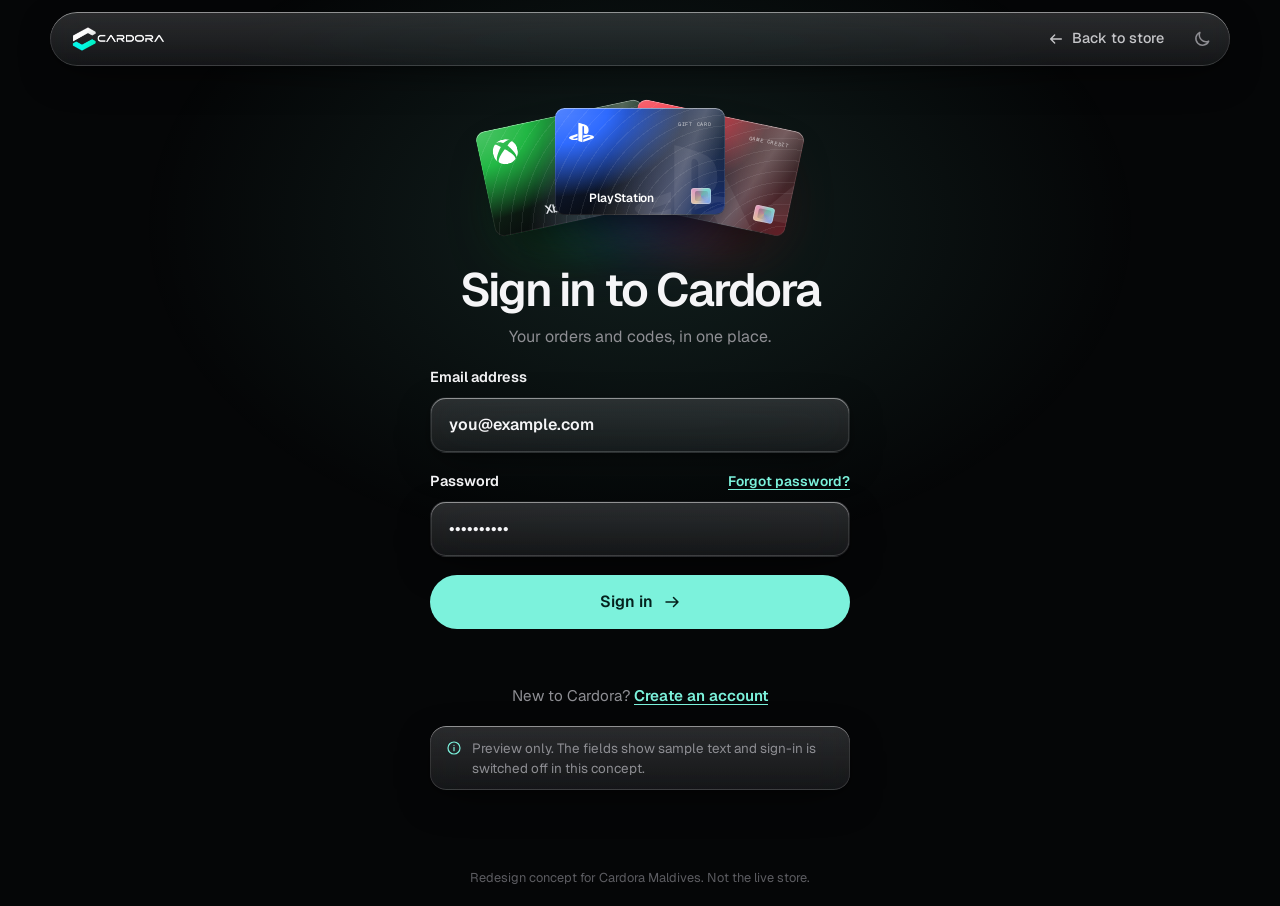
==== commit dd310fdf: "Apply a liquid glass material to floating UI One translucent material for everything that floats abo" ====
--- a/login.html
+++ b/login.html
@@ -11,7 +11,7 @@
 <link rel="preconnect" href="https://fonts.gstatic.com" crossorigin>
 <link href="https://fonts.googleapis.com/css2?family=Geist:wght@400;500;600;700&family=Geist+Mono:wght@400;500&display=swap" rel="stylesheet">
 <script>try { if (localStorage.getItem('cardora-v2-theme') === 'light') document.documentElement.dataset.theme = 'light'; } catch (e) {}</script>
-<link rel="stylesheet" href="assets/auth.css">
+<link rel="stylesheet" href="assets/auth.css?v=2">
 </head>
 <body>
 <div class="light" aria-hidden="true"></div>
--- a/assets/auth.css
+++ b/assets/auth.css
@@ -107,3 +107,14 @@
 .gc.i-xbox .gc-glyph,.gc.i-xbox .gc-water{-webkit-mask:url(icons/xbox.svg) center/contain no-repeat;mask:url(icons/xbox.svg) center/contain no-repeat}
 .gc.i-valorant .gc-glyph,.gc.i-valorant .gc-water{-webkit-mask:url(icons/valorant.svg) center/contain no-repeat;mask:url(icons/valorant.svg) center/contain no-repeat}
 .gc.i-playstation .gc-glyph,.gc.i-playstation .gc-water{-webkit-mask:url(icons/playstation.svg) center/contain no-repeat;mask:url(icons/playstation.svg) center/contain no-repeat}
+
+/* LIQUID GLASS: same material as the store, on the floating bar and the fields */
+:root{--glass:linear-gradient(180deg,rgba(255,255,255,.14),rgba(255,255,255,.05)),linear-gradient(rgba(12,13,16,.44),rgba(12,13,16,.44));--glass-blur:blur(22px) saturate(190%) brightness(1.12);--glass-edge:inset 0 1px 0 rgba(255,255,255,.42),inset 0 -1px 0 rgba(255,255,255,.08),inset 0 0 0 1px rgba(255,255,255,.1);--glass-shadow:0 12px 40px -12px rgba(0,0,0,.65),0 2px 6px rgba(0,0,0,.25);--glass-hi:rgba(255,255,255,.14)}
+:root[data-theme="light"]{--glass:linear-gradient(180deg,rgba(255,255,255,.66),rgba(255,255,255,.42));--glass-blur:blur(22px) saturate(190%);--glass-edge:inset 0 1px 0 rgba(255,255,255,.95),inset 0 -1px 0 rgba(255,255,255,.4),inset 0 0 0 1px rgba(255,255,255,.55),0 0 0 1px rgba(0,0,0,.05);--glass-shadow:0 12px 36px -14px rgba(20,30,50,.3),0 2px 6px rgba(20,30,50,.08);--glass-hi:rgba(0,0,0,.07)}
+.bar{position:sticky;top:12px;z-index:5;width:min(1180px,calc(100% - 24px));margin:12px auto 0;padding:7px 8px 7px 22px;border-radius:999px;background:var(--glass);-webkit-backdrop-filter:var(--glass-blur);backdrop-filter:var(--glass-blur);box-shadow:var(--glass-edge),var(--glass-shadow)}
+.back{color:color-mix(in srgb,var(--text) 78%,transparent)}
+@media (hover:hover){.back:hover,.icon-btn:hover{background:var(--glass-hi)}}
+input,.note{background:var(--glass);-webkit-backdrop-filter:var(--glass-blur);backdrop-filter:var(--glass-blur);border-color:transparent;box-shadow:var(--glass-edge),var(--glass-shadow)}
+input:focus{border-color:transparent;box-shadow:var(--glass-edge),var(--glass-shadow),inset 0 0 0 1.5px var(--accent),0 0 0 5px var(--accent-soft)}
+@media (prefers-reduced-transparency:reduce){.bar,input,.note{background:var(--surface);-webkit-backdrop-filter:none;backdrop-filter:none}}
+@media (prefers-contrast:more){.bar,input,.note{background:var(--bg-2);-webkit-backdrop-filter:none;backdrop-filter:none;box-shadow:inset 0 0 0 1.5px var(--text)}}
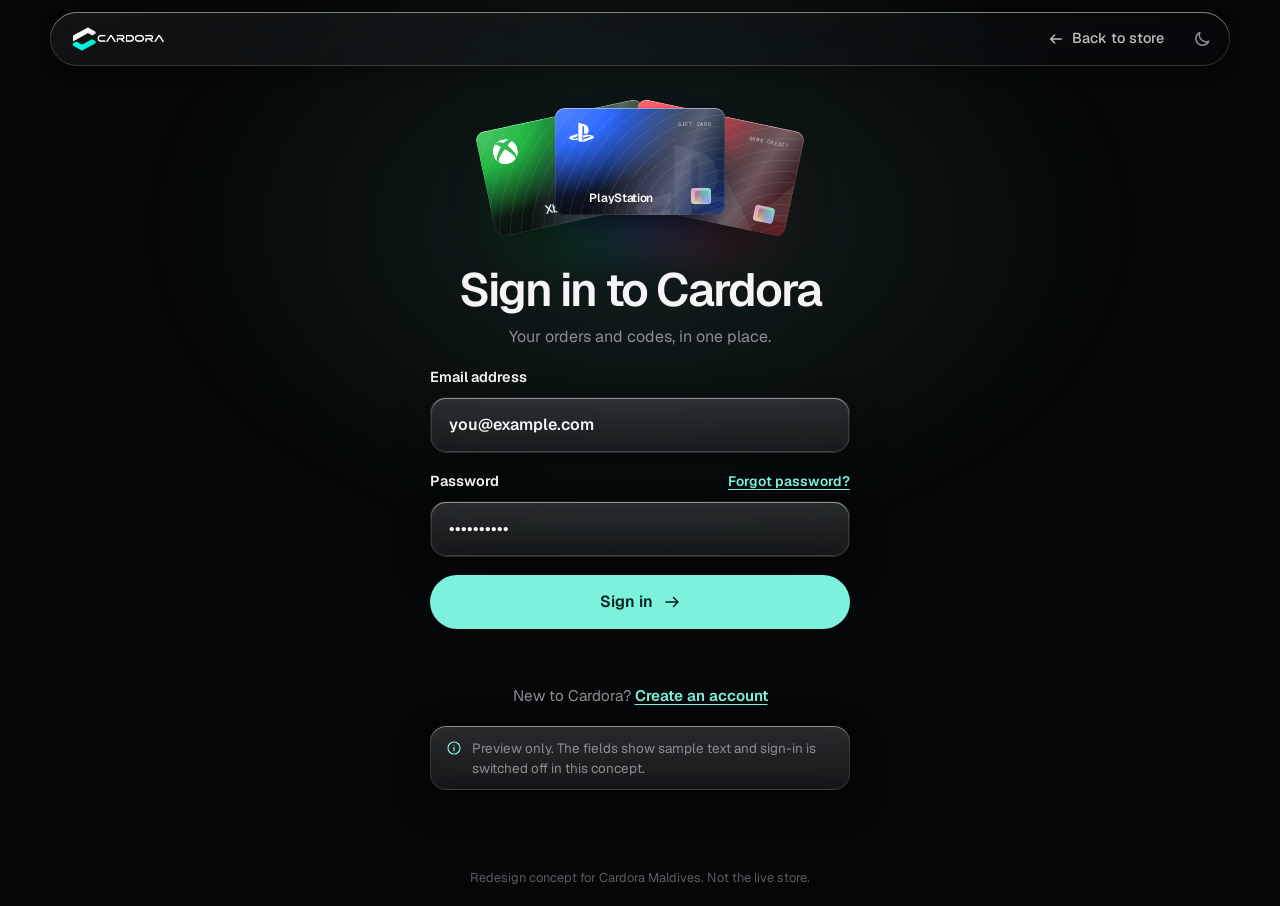
==== commit e717144f: "Stabilize storefront motion, mobile layout and product navigation" ====
--- a/login.html
+++ b/login.html
@@ -7,9 +7,9 @@
 <meta name="robots" content="noindex,nofollow">
 <meta name="theme-color" content="#050607">
 <link rel="icon" href="data:image/svg+xml,%3Csvg xmlns='http://www.w3.org/2000/svg' viewBox='0 0 32 32'%3E%3Crect width='32' height='32' rx='8' fill='%23050607'/%3E%3Cpath d='M8 13l8-5 8 5-8 5z' fill='%23fff'/%3E%3Cpath d='M8 19l8 5 8-5-3-2-5 3-5-3z' fill='%237cf2dc'/%3E%3C/svg%3E">
-<link rel="preconnect" href="https://fonts.googleapis.com">
-<link rel="preconnect" href="https://fonts.gstatic.com" crossorigin>
-<link href="https://fonts.googleapis.com/css2?family=Geist:wght@400;500;600;700&family=Geist+Mono:wght@400;500&display=swap" rel="stylesheet">
+
+
+<link href="/assets/fonts/geist.css" rel="stylesheet">
 <script>try { if (localStorage.getItem('cardora-v2-theme') === 'light') document.documentElement.dataset.theme = 'light'; } catch (e) {}</script>
 <link rel="stylesheet" href="assets/auth.css?v=2">
 </head>
--- a/assets/fonts/geist.css
+++ b/assets/fonts/geist.css
@@ -0,0 +1,2 @@
+@font-face{font-family:'Geist';font-style:normal;font-weight:100 900;font-display:swap;src:url('sans.woff2') format('woff2')}
+@font-face{font-family:'Geist Mono';font-style:normal;font-weight:100 900;font-display:swap;src:url('mono.woff2') format('woff2')}
--- a/assets/auth.css
+++ b/assets/auth.css
@@ -116,5 +116,7 @@
 @media (hover:hover){.back:hover,.icon-btn:hover{background:var(--glass-hi)}}
 input,.note{background:var(--glass);-webkit-backdrop-filter:var(--glass-blur);backdrop-filter:var(--glass-blur);border-color:transparent;box-shadow:var(--glass-edge),var(--glass-shadow)}
 input:focus{border-color:transparent;box-shadow:var(--glass-edge),var(--glass-shadow),inset 0 0 0 1.5px var(--accent),0 0 0 5px var(--accent-soft)}
+.bar{--glass:linear-gradient(160deg,rgba(255,255,255,.055),rgba(12,13,16,.24));--glass-blur:blur(15px) saturate(145%);--glass-sheen:rgba(255,255,255,.09);--glass-shadow:0 6px 22px -12px rgba(0,0,0,.36)}
+:root[data-theme="light"] :is(.bar){--glass:linear-gradient(160deg,rgba(255,255,255,.37),rgba(255,255,255,.21));--glass-sheen:rgba(255,255,255,.25)}
 @media (prefers-reduced-transparency:reduce){.bar,input,.note{background:var(--surface);-webkit-backdrop-filter:none;backdrop-filter:none}}
 @media (prefers-contrast:more){.bar,input,.note{background:var(--bg-2);-webkit-backdrop-filter:none;backdrop-filter:none;box-shadow:inset 0 0 0 1.5px var(--text)}}
